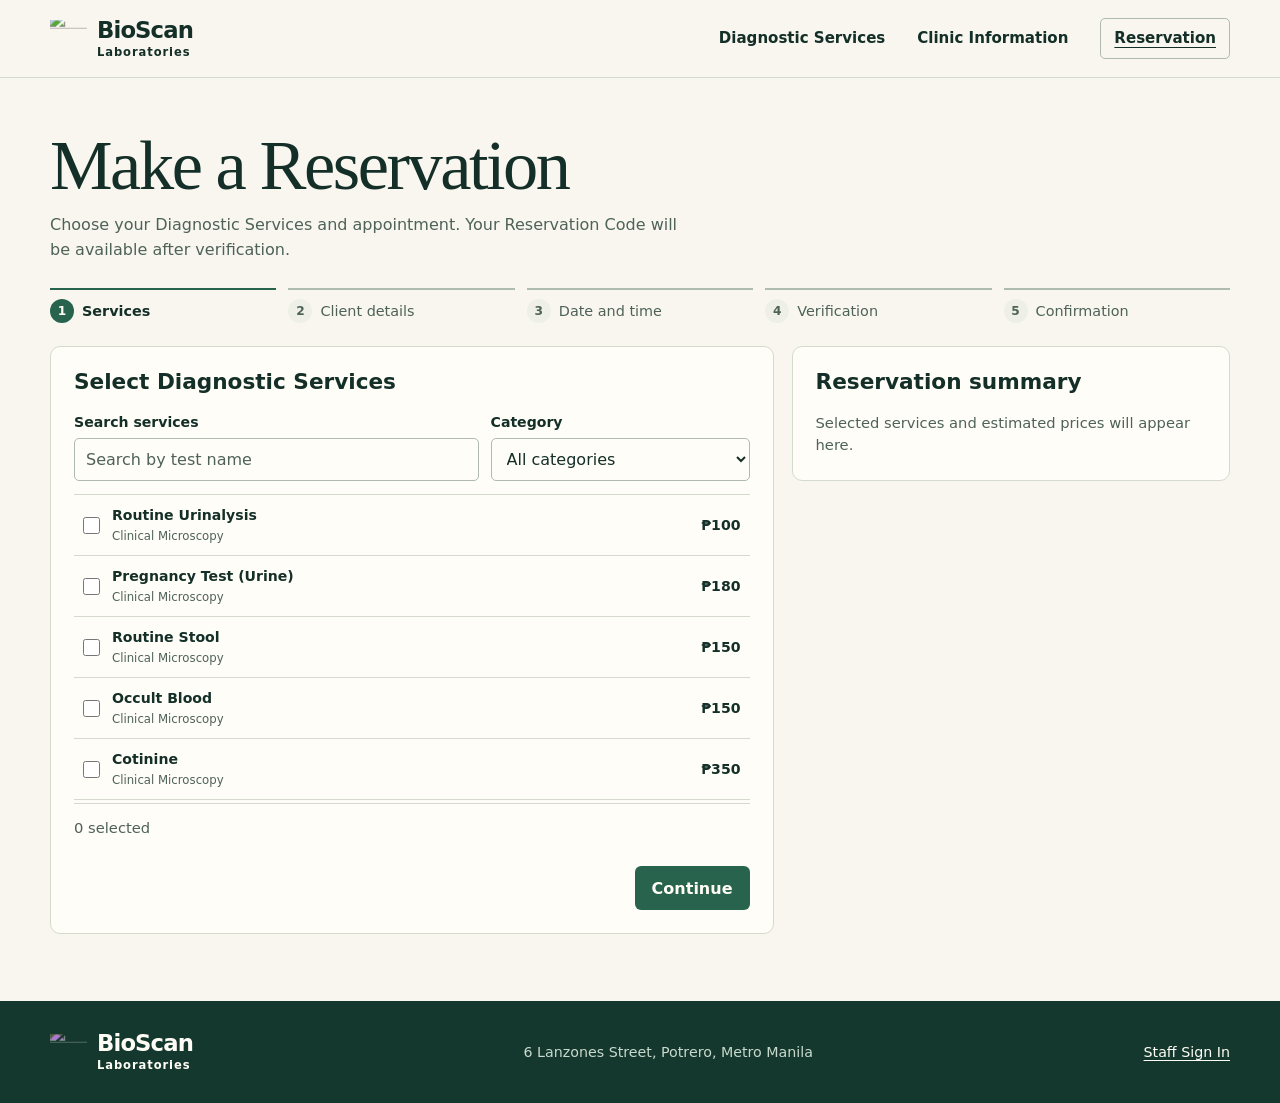
==== reservation.html @ 946d6e8d "Add BioScan prototype website and staff POS" ====
<!doctype html>
<html lang="en">
<head>
  <meta charset="utf-8">
  <meta name="viewport" content="width=device-width, initial-scale=1">
  <meta name="theme-color" content="#f8f6ef">
  <title>Reservation | BioScan Laboratories</title>
  <link rel="stylesheet" href="styles.css">
  <script src="sample-data.js" defer></script>
  <script src="data.js" defer></script>
  <script src="reservation.js" defer></script>
</head>
<body>
<a class="skip" href="#main">Skip to content</a>
<header class="public-header">
  <div class="wrap header-inner">
    <a class="brand" href="index.html" aria-label="BioScan Laboratories home"><span class="brand-logo" aria-hidden="true"><img src="assets/bioscan-logo.png" alt="" width="382" height="512"></span><span>BioScan<span class="brand-sub">Laboratories</span></span></a>
    <nav aria-label="Main navigation">
      <a href="index.html#services">Diagnostic Services</a>
      <a href="index.html#clinic">Clinic Information</a>
      <a class="nav-reservation" href="reservation.html" aria-current="page">Reservation</a>
    </nav>
  </div>
</header>
<main id="main" class="wrap reservation-page" tabindex="-1">
  <div class="section-heading"><h1>Make a Reservation</h1><p>Choose your Diagnostic Services and appointment. Your Reservation Code will be available after verification.</p></div>
  <ol class="stepper" id="steps" aria-label="Reservation progress">
    <li><span>1</span>Services</li><li><span>2</span>Client details</li><li><span>3</span>Date and time</li><li><span>4</span>Verification</li><li><span>5</span>Confirmation</li>
  </ol>
  <div class="reservation-grid">
    <section class="panel reservation-work" id="reservation-work" aria-label="Reservation step"></section>
    <aside class="panel reservation-summary" id="reservation-summary" aria-label="Reservation summary"></aside>
  </div>
</main>
<footer class="public-footer"><div class="wrap footer-inner">
  <a class="brand footer-brand" href="index.html"><span class="brand-logo" aria-hidden="true"><img src="assets/bioscan-logo.png" alt="" width="382" height="512"></span><span>BioScan<span class="brand-sub">Laboratories</span></span></a>
  <span id="reservation-footer-address">6 Lanzones Street, Potrero, Metro Manila</span><a href="staff.html">Staff Sign In</a>
</div></footer>
</body>
</html>
---- styles.css ----
/* BioScan shared palette, typography and controls */
@font-face {
  font-family: Baskervville;
  src: url("assets/baskervville-latin-400-normal.woff2") format("woff2");
  font-weight: 400;
  font-style: normal;
  font-display: swap;
}

:root {
  color-scheme: light;
  --paper: #f8f6ef;
  --surface: #fffdf7;
  --ground: #eeefe7;
  --ink: #142f28;
  --muted: #4e6258;
  --green: #28634e;
  --green-dark: #1e503f;
  --line: #d4dbcd;
  --line-strong: #aebbad;
  --tint: #e4eee3;
  --white: #fffdf6;
  --dark: #15382e;
  --dark-muted: #c8d9cd;
  --dark-line: #547366;
  --error: #8e3325;
  --hold: #f4edda;
  --hold-ink: #654b1f;
  --radius: 10px;
  --serif: Baskervville, Georgia, serif;
  --sans: "Segoe UI", system-ui, sans-serif;
  --container: 1180px;
}
*, *::before, *::after { box-sizing: border-box; }
html { scroll-padding-top: 20px; }
body { margin: 0; color: var(--ink); background: var(--paper); font: 16px/1.55 var(--sans); }
h1, h2, h3, p, dl, dd, ul, ol, fieldset { margin: 0; }
h1, h2, h3 { line-height: 1.12; }
h1, .section-heading h2, .clinic-section h2 { font-family: var(--serif); font-weight: 400; letter-spacing: -.035em; }
h1 { font-size: clamp(2.65rem, 5.5vw, 4.4rem); text-wrap: balance; }
h2 { font-size: 1.35rem; }
h3 { font-size: 1.03rem; }
a { color: inherit; text-underline-offset: .24em; }
a:hover { text-decoration-thickness: 2px; }
button, input, select, textarea { font: inherit; color: inherit; }
input, select, textarea { accent-color: var(--green); caret-color: var(--green); }
input::placeholder { color: var(--muted); opacity: 1; }
button, select { cursor: pointer; }
button:disabled { cursor: default; }
:focus-visible { outline: 3px solid #377b60; outline-offset: 3px; }
.staff-header :focus-visible, .visit-panel :focus-visible, .public-footer :focus-visible { outline-color: #b6e0c8; }
[tabindex="-1"]:focus:not(:focus-visible) { outline: 0; }
::selection { background: #c8e4cf; color: var(--ink); }
[hidden] { display: none !important; }
.numeric { text-align: right; font-variant-numeric: tabular-nums; white-space: nowrap; }
.quiet { color: var(--muted); font-size: .92rem; }
.wrap { width: min(var(--container), calc(100% - 80px)); margin-inline: auto; }
.staff-wrap { width: min(1320px, calc(100% - 64px)); margin-inline: auto; }
.skip { position: fixed; top: 8px; left: 8px; z-index: 10; padding: 10px 15px; color: var(--white); background: var(--dark); transform: translateY(-150%); }
.skip:focus { transform: translateY(0); }
.actions { display: flex; align-items: center; gap: 13px; flex-wrap: wrap; }
.button {
  display: inline-flex; align-items: center; justify-content: center; gap: 11px; min-height: 44px;
  padding: 9px 16px; border: 1px solid transparent; border-radius: 6px; line-height: 1.2; font-weight: 650;
  text-decoration: none; text-align: center;
}
.button:hover { text-decoration: none; }
.primary { background: var(--green); color: var(--white); }
.primary:not(:disabled):hover { background: var(--green-dark); }
.secondary { background: var(--surface); color: var(--ink); border-color: var(--line-strong); }
.secondary:not(:disabled):hover { background: var(--tint); border-color: var(--green); }
.button:disabled { background: var(--ground); color: var(--muted); border-color: var(--line); }
.button.small { min-height: 34px; padding: 6px 11px; font-size: .85rem; }
.text-link, .link-button { color: var(--green-dark); font-weight: 650; }
.link-button { border: 0; background: transparent; padding: 6px 0; text-decoration: underline; text-underline-offset: .23em; font-size: .9rem; }
.arrow { width: 15px; height: 12px; display: inline-block; position: relative; flex: none; }
.arrow::before, .arrow::after { content: ""; position: absolute; }
.arrow::before { width: 13px; top: 5px; left: 0; border-top: 1.5px solid currentColor; }
.arrow::after { width: 7px; height: 7px; border-top: 1.5px solid currentColor; border-right: 1.5px solid currentColor; transform: rotate(45deg); top: 2px; right: 2px; }
.pin { position: relative; width: 12px; height: 12px; border: 1.5px solid currentColor; border-radius: 50% 50% 50% 0; transform: rotate(-45deg); flex: none; margin-top: 4px; }
.pin::after { content: ""; position: absolute; inset: 3px; background: currentColor; border-radius: 50%; }
.panel { border: 1px solid var(--line); border-radius: var(--radius); background: var(--surface); min-width: 0; }
.message { color: var(--green-dark); font-size: .9rem; font-weight: 600; }
.message:empty { margin: 0; }
.message.error { color: var(--error); }
.notice { padding: 12px 14px; background: var(--tint); border-radius: 5px; font-size: .93rem; }
.notice.hold { display: grid; gap: 3px; background: var(--hold); color: var(--hold-ink); }
.status { display: inline-block; width: fit-content; padding: 3px 9px; border-radius: 99px; color: var(--muted); background: var(--ground); white-space: nowrap; font-size: .75rem; font-weight: 700; }
.status.good { background: var(--tint); color: var(--green-dark); }
.status.pending { background: var(--hold); color: var(--hold-ink); }
.status.muted { background: #f1e7df; color: #744938; }

label, legend { font-size: .88rem; font-weight: 650; }
label { display: grid; gap: 5px; min-width: 0; }
input:not([type="checkbox"], [type="radio"]), select, textarea {
  display: block; width: 100%; min-width: 0; min-height: 43px; padding: 8px 11px; background: var(--surface);
  border: 1px solid var(--line-strong); border-radius: 5px; font-size: 1rem; font-weight: 400;
}
textarea { resize: vertical; }
input[type="checkbox"], input[type="radio"] { width: 17px; height: 17px; margin: 0; }
.check-row { display: flex; align-items: flex-start; gap: 10px; font-weight: 500; }
.check-row input { margin-top: 3px; flex: none; }
.search-tools, .form-grid { display: grid; grid-template-columns: minmax(0, 1fr) minmax(0, .64fr); gap: 12px; }
.form-grid { grid-template-columns: repeat(2, minmax(0, 1fr)); gap: 16px; }
.date-field { max-width: 340px; }
.empty { padding: 18px 0; color: var(--muted); }
.table-wrap { max-width: 100%; overflow: auto; }
table { width: 100%; border-collapse: collapse; text-align: left; font-size: .94rem; }
th, td { padding: 12px 14px; border-bottom: 1px solid var(--line); vertical-align: middle; }
thead th { background: var(--ground); color: var(--muted); font-size: .76rem; font-weight: 700; }
tbody th { font-weight: 650; }
tbody small { display: block; color: var(--muted); font-weight: 400; }
th:first-child, td:first-child { padding-left: 13px; }
th:last-child, td:last-child { padding-right: 13px; }

/* Public site */
.public-header { border-bottom: 1px solid var(--line); }
.header-inner { min-height: 77px; display: flex; align-items: center; justify-content: space-between; gap: 20px; }
.brand { display: inline-flex; align-items: center; gap: 10px; width: fit-content; font-size: 1.42rem; font-weight: 750; line-height: .92; text-decoration: none; letter-spacing: -.038em; flex: none; }
.brand-sub { display: block; font-size: .72rem; font-weight: 600; letter-spacing: .08em; margin-top: 6px; }
.brand-mark { width: 33px; height: 33px; border: 1px solid currentColor; border-radius: 7px; position: relative; flex: none; }
.brand-mark::before, .brand-mark::after { content: ""; background: currentColor; position: absolute; border-radius: 1px; }
.brand-mark::before { width: 16px; height: 4px; left: 8px; top: 14px; }
.brand-mark::after { width: 4px; height: 16px; left: 14px; top: 8px; }
.public-header nav { display: flex; align-items: center; gap: clamp(12px, 3vw, 32px); font-size: .94rem; font-weight: 650; }
.public-header nav a { text-decoration: none; padding-block: 8px; }
.public-header nav a:hover, .public-header nav a[aria-current] { text-decoration: underline; }
.public-header .nav-reservation { border: 1px solid var(--line-strong); border-radius: 5px; padding-inline: 13px; }
.public-header .nav-reservation:hover { background: var(--tint); }

.hero { padding-block: clamp(48px, 7vw, 91px) clamp(48px, 6vw, 77px); display: grid; grid-template-columns: minmax(0, 1.4fr) minmax(320px, 1fr); gap: clamp(40px, 6vw, 88px); align-items: center; }
.hero h1 { font-size: clamp(3.15rem, 6.8vw, 6rem); line-height: .99; text-wrap: pretty; }
.hero-intro p { margin-top: 24px; max-width: 47ch; font-size: clamp(1.06rem, 1.6vw, 1.23rem); color: var(--muted); }
.hero-intro .actions { margin-top: 28px; gap: 23px; }
.hero-intro .button { padding: 13px 19px; min-height: 51px; }
.visit-panel { border-radius: var(--radius); background: var(--dark); color: var(--white); overflow: hidden; }
.visit-content { padding: 29px 29px 25px; }
.visit-content h2 { font-family: var(--serif); font-weight: 400; font-size: clamp(1.38rem, 2.1vw, 1.83rem); letter-spacing: -.02em; }
.feature-list { list-style: none; padding: 0; margin-top: 18px; }
.feature-list li { display: flex; justify-content: space-between; align-items: baseline; gap: 15px; padding: 11px 0; border-top: 1px solid var(--dark-line); }
.feature-list strong { font-variant-numeric: tabular-nums; font-weight: 650; }
.visit-link { display: inline-flex; align-items: center; gap: 9px; margin-top: 12px; color: var(--dark-muted); font-size: .87rem; font-weight: 650; }
.visit-location { padding: 15px 29px; display: flex; align-items: flex-start; gap: 12px; border-top: 1px solid var(--dark-line); color: var(--dark-muted); font-size: .88rem; line-height: 1.35; }

.directory { background: var(--ground); border-block: 1px solid var(--line); padding-block: 52px 58px; }
.section-heading { margin-bottom: 23px; }
.section-heading h2, .clinic-section h2 { font-size: clamp(2.25rem, 4vw, 3.4rem); }
.section-heading p { margin-top: 8px; color: var(--muted); max-width: 64ch; }
.directory-body { background: var(--surface); border: 1px solid var(--line); border-radius: var(--radius); padding: 19px; }
.directory-body .search-tools { margin-bottom: 17px; }
.catalog-table { table-layout: fixed; }
.catalog-table th, .catalog-table td { padding-block: 10px; }
.catalog-table thead th:first-child { width: 52%; }
.catalog-table thead th:last-child { width: 105px; }
.catalog-table tbody th { overflow-wrap: anywhere; }
.catalog-table td:nth-child(2) { color: var(--muted); }
.catalog-table tbody small { display: none; }
.list-footer { display: flex; align-items: center; justify-content: space-between; gap: 12px; padding-top: 15px; }
.list-footer p { font-size: .88rem; color: var(--muted); font-variant-numeric: tabular-nums; }
.catalog-pagination { display: flex; align-items: center; gap: 4px; }
.catalog-pagination button {
  display: inline-flex; align-items: center; justify-content: center; gap: 8px; min-height: 44px;
  border: 1px solid transparent; border-radius: 6px; background: transparent;
  font-size: .88rem; font-weight: 650; font-variant-numeric: tabular-nums;
}
.catalog-pagination button:not(:disabled, [aria-current]):hover { background: var(--tint); }
.catalog-pagination button[aria-current] { background: var(--green); color: var(--white); }
.catalog-pagination button:disabled { opacity: .48; }
.catalog-pagination .page-number { min-width: 40px; padding-inline: 5px; }
.catalog-pagination .page-direction { padding-inline: 10px; border-color: var(--line); }
.page-chevron { width: 7px; height: 7px; border: solid currentColor; border-width: 1.5px 1.5px 0 0; transform: rotate(45deg); }
.page-chevron.previous { transform: rotate(-135deg); }
.catalog-ellipsis { padding-inline: 3px; color: var(--muted); }

.clinic-section {
  display: grid; grid-template-columns: minmax(0, .85fr) minmax(0, 1fr);
  align-items: center; gap: clamp(24px, 4vw, 56px); padding-block: 66px;
}
.clinic-section:has(#clinic-photos[hidden]) { grid-template-columns: minmax(0, 1fr); }
.clinic-copy { max-width: 60ch; }
.clinic-copy p { color: var(--muted); }
.clinic-intro { margin-top: 12px; }
.clinic-section address { font-style: normal; font-weight: 650; margin-block: 18px 6px; }
.clinic-copy .detail-list > div { grid-template-columns: minmax(0, 1fr) minmax(0, 1.6fr); }
.clinic-visit { margin-top: 20px; }
.clinic-section .facebook-link { display: inline-block; margin-top: 8px; }
.facility-gallery .facility-grid { margin: 0; }
.facility-gallery .facility-grid > figure:only-child { grid-column: 1 / -1; }
.facility-gallery .facility-grid img { display: block; height: auto; aspect-ratio: 3 / 2; }
.facility-gallery .facility-grid figcaption { margin: 8px 0 0; color: var(--muted); }
.public-footer { background: var(--dark); color: var(--white); }
.footer-inner { min-height: 102px; display: flex; align-items: center; justify-content: space-between; gap: 24px; font-size: .89rem; }
.footer-inner > span { color: var(--dark-muted); }

.reservation-page { padding-block: 48px 67px; min-height: 74vh; }
.reservation-page .section-heading { margin-bottom: 26px; }
.stepper { display: grid; grid-template-columns: repeat(5, minmax(0, 1fr)); list-style: none; padding: 0; gap: 12px; margin-bottom: 23px; }
.stepper li { border-top: 2px solid var(--line-strong); padding-top: 9px; display: flex; gap: 8px; align-items: center; color: var(--muted); font-size: .9rem; }
.stepper li span { width: 24px; height: 24px; display: grid; place-items: center; background: var(--ground); border-radius: 50%; font-size: .76rem; font-weight: 700; flex: none; }
.stepper li[aria-current], .stepper li.finished { border-top-color: var(--green); }
.stepper li[aria-current] { color: var(--ink); font-weight: 750; }
.stepper li[aria-current] span { color: var(--white); background: var(--green); }
.stepper li.finished span { color: var(--green-dark); background: var(--tint); }
.reservation-grid { display: grid; grid-template-columns: minmax(0, 1.65fr) minmax(250px, 1fr); gap: 18px; align-items: start; }
.reservation-work, .reservation-summary { padding: 23px; }
.reservation-work > h2, .reservation-summary h2 { margin-bottom: 17px; }
.reservation-work > p { margin-bottom: 14px; }
.reservation-work form { display: grid; gap: 13px; }
.reservation-work form > .link-button { justify-self: start; }
.pick-list { max-height: 310px; overflow: auto; border-block: 1px solid var(--line); }
.pick-row { display: grid; grid-template-columns: 18px minmax(0, 1fr) auto; align-items: center; gap: 11px; padding: 10px 9px; min-height: 52px; border-bottom: 1px solid var(--line); cursor: pointer; }
.pick-row:last-child { border-bottom: 0; }
.pick-row:has(input:checked), .pick-row:hover { background: var(--tint); }
.pick-row:focus-within { outline: 2px solid var(--green); outline-offset: -2px; }
.pick-row strong { display: block; }
.pick-row small { display: block; color: var(--muted); font-weight: 400; }
.step-actions { display: flex; justify-content: flex-end; gap: 10px; }
.summary-list { list-style: none; padding: 0; font-size: .92rem; }
.summary-list li, .summary-total { display: flex; justify-content: space-between; gap: 12px; padding-block: 7px; }
.summary-list strong, .summary-total strong { white-space: nowrap; font-variant-numeric: tabular-nums; }
.summary-total, .summary-appointment { border-top: 1px solid var(--line); margin-top: 9px; padding-top: 11px; }
.summary-appointment dt { font-size: .8rem; font-weight: 700; color: var(--muted); }
.summary-appointment dd { margin-top: 4px; }
.slot-field { padding: 0; border: 0; min-width: 0; }
.slot-field legend { margin-bottom: 9px; }
.slot-grid { display: grid; grid-template-columns: repeat(4, minmax(0, 1fr)); gap: 8px; }
.slot-option { position: relative; cursor: pointer; }
.slot-option input { position: absolute; opacity: 0; }
.slot-option span { display: grid; place-content: center; text-align: center; min-height: 44px; padding: 6px; border: 1px solid var(--line-strong); border-radius: 5px; font-variant-numeric: tabular-nums; }
.slot-option input:checked + span { color: var(--white); background: var(--green); border-color: var(--green); }
.slot-option input:focus-visible + span { outline: 3px solid var(--green); outline-offset: 2px; }
.slot-option input:disabled + span { color: var(--muted); background: var(--ground); cursor: default; }
.slot-option small { font-weight: 400; }
.code-sheet { display: grid; grid-template-columns: minmax(0, 1fr) auto; gap: 4px 10px; background: var(--tint); border-radius: 6px; padding: 15px; margin-block: 17px; }
.code-sheet span { font-size: .85rem; font-weight: 650; grid-column: 1 / -1; }
.code-sheet strong { font: 650 clamp(1.2rem, 3vw, 1.72rem)/1.2 var(--sans); align-self: center; overflow-wrap: anywhere; font-variant-numeric: tabular-nums; letter-spacing: .03em; }
.detail-list { display: grid; gap: 8px; margin-bottom: 14px; font-size: .94rem; }
.detail-list > div { display: grid; grid-template-columns: minmax(0, .9fr) minmax(0, 1fr); gap: 11px; padding-block: 8px; border-bottom: 1px solid var(--line); }
.detail-list dt { color: var(--muted); }
.detail-list dd { overflow-wrap: anywhere; font-weight: 650; }

/* Staff workspaces */
.staff-body { background: var(--ground); }
.staff-header { background: var(--dark); color: var(--white); }
.staff-header .header-inner { min-height: 65px; }
.staff-header .brand { font-size: 1.23rem; }
.staff-account { display: flex; align-items: center; gap: 15px; font-size: .87rem; }
.account-role { color: var(--dark-muted); font-weight: 650; }
.staff-switch { color: var(--white); background: transparent; border-color: var(--dark-line); }
.staff-switch:hover { background: var(--green-dark); }
.staff-main { padding-block: 27px 42px; }
.staff-main h1 { font-size: clamp(2.15rem, 4.5vw, 3.2rem); }
.workspace-title { display: flex; justify-content: space-between; align-items: end; gap: 14px; margin-bottom: 16px; }
.workspace-title p, .sign-in-intro p { color: var(--muted); margin-top: 5px; }
.sign-in-layout { display: grid; grid-template-columns: minmax(0, 1fr) minmax(295px, 390px); align-items: center; gap: 30px; max-width: 800px; margin: clamp(45px, 10vw, 118px) auto; }
.sign-in-intro h1 { font-size: clamp(2.8rem, 6vw, 4.2rem); }
.sign-in-form { padding: 24px; display: grid; gap: 15px; }
.sign-in-form .button { margin-top: 4px; justify-content: space-between; }
.desk-message:not(:empty) { margin-bottom: 12px; }
.pos-grid { display: grid; grid-template-columns: minmax(0, 1.3fr) minmax(330px, 1fr); gap: 16px; align-items: stretch; }
.pos-services, .sale-panel { padding: 16px; }
.panel-head { display: flex; align-items: center; justify-content: space-between; gap: 10px; margin-bottom: 13px; }
.panel-head p { color: var(--muted); font-size: .86rem; margin-top: 4px; }
.pos-catalog { margin-top: 12px; max-height: min(55vh, 490px); min-height: 185px; overflow: auto; border-bottom: 1px solid var(--line); }
.pos-row { display: grid; grid-template-columns: minmax(0, 1fr) minmax(76px, auto) 64px; align-items: center; gap: 12px; padding: 7px 8px; min-height: 46px; border-bottom: 1px solid var(--line); font-size: .9rem; }
.pos-row:last-child { border-bottom: 0; }
.pos-row strong, .pos-row small { display: block; }
.pos-row strong { font-weight: 650; }
.pos-row small { color: var(--muted); }
.pos-row .button { justify-self: end; min-width: 51px; }
.pos-table-head { position: sticky; top: 0; z-index: 1; min-height: 33px; background: var(--ground); color: var(--muted); font-size: .76rem; font-weight: 700; }
.sale-panel { display: flex; flex-direction: column; min-height: 410px; }
.sale-empty { flex: 1; display: grid; align-content: center; min-height: 125px; padding-block: 20px; border-top: 1px solid var(--line); }
.sale-empty p { margin-top: 6px; color: var(--muted); max-width: 38ch; font-size: .92rem; }
.sale-client { display: flex; flex-direction: column; gap: 3px; padding-block: 10px; border-block: 1px solid var(--line); overflow-wrap: anywhere; }
.sale-client span { color: var(--muted); font-size: .83rem; }
.sale-lines { min-height: 68px; max-height: 240px; overflow: auto; }
.sale-lines > p { padding: 10px 0; }
.sale-line { display: grid; grid-template-columns: minmax(0, 1fr) auto auto; gap: 9px; align-items: baseline; padding-block: 8px; border-bottom: 1px solid var(--line); font-size: .89rem; }
.sale-line .remove-item { padding: 4px; font-size: .75rem; }
.sale-panel .notice { margin-top: 11px; }
.discount-field { margin-top: 10px; margin-bottom: 13px; }
.sale-bottom { display: grid; gap: 8px; margin-top: auto; padding-top: 10px; }
.totals > div { display: flex; justify-content: space-between; gap: 10px; padding-block: 3px; font-size: .88rem; }
.totals dd { white-space: nowrap; font-variant-numeric: tabular-nums; }
.amount-due { display: flex; justify-content: space-between; align-items: baseline; gap: 12px; background: var(--tint); border-radius: 6px; padding: 10px 12px; font-weight: 650; }
.amount-due strong { font-size: clamp(1.5rem, 3vw, 2.13rem); letter-spacing: -.035em; line-height: 1.1; font-variant-numeric: tabular-nums; }
.sale-bottom .primary { justify-content: space-between; }

dialog { width: min(540px, calc(100% - 30px)); max-height: calc(100% - 30px); padding: 20px; border: 1px solid var(--line); border-radius: var(--radius); color: var(--ink); background: var(--surface); box-shadow: 0 12px 32px #142f2829; }
dialog::backdrop { background: #102b23a6; }
.dialog-title { display: flex; justify-content: space-between; align-items: flex-start; gap: 16px; padding-bottom: 14px; border-bottom: 1px solid var(--line); margin-bottom: 15px; }
.dialog-title h2 { align-self: center; }
dialog form, #payment-fields { display: grid; gap: 13px; }
dialog form .actions { justify-content: flex-end; }
.checkout-due { background: var(--tint); border-radius: 5px; padding: 11px 14px; display: flex; justify-content: space-between; align-items: baseline; }
.checkout-due strong { font-size: 1.65rem; line-height: 1.15; font-variant-numeric: tabular-nums; }
.profile-results { display: grid; gap: 8px; }
.profile-result { display: grid; gap: 2px; text-align: left; padding: 8px 12px; background: var(--surface); border: 1px solid var(--line-strong); border-radius: 5px; }
.profile-result:hover { background: var(--tint); }
.profile-result span { color: var(--muted); font-size: .86rem; }

.management-grid { display: grid; grid-template-columns: 225px minmax(0, 1fr); gap: 15px; align-items: start; }
.management-nav { padding: 7px; display: grid; gap: 3px; }
.management-nav button { text-align: left; border: 0; background: transparent; border-radius: 5px; padding: 9px 10px; line-height: 1.3; font-size: .9rem; }
.management-nav button:hover, .management-nav button[aria-current] { background: var(--tint); }
.management-nav button[aria-current] { font-weight: 750; color: var(--green-dark); }
.management-content { padding: 19px; }
.management-content h2 { margin-bottom: 8px; }
.management-content .message:not(:empty) { margin-bottom: 8px; }
.section-note { margin-bottom: 12px; }
.queue-label { padding: 8px 12px; background: var(--tint); border-radius: 5px; font-size: .88rem; }
.management-subhead { margin-block: 18px 8px; }
.management-table { max-height: 480px; }
.management-table thead th { position: sticky; top: 0; }
.management-content .date-field { margin-bottom: 13px; }
.inline-actions { display: flex; gap: 8px; align-items: center; flex-wrap: wrap; }
.service-admin-tools { display: flex; flex-wrap: wrap; align-items: end; gap: 11px; margin-bottom: 12px; }
.service-admin-tools label { min-width: min(230px, 100%); }
.receipt-print { display: none; }
.receipt { padding: 13px; margin-bottom: 12px; border: 1px solid var(--line); background: var(--white); font-size: .85rem; overflow-wrap: anywhere; }
.receipt header { text-align: center; margin-bottom: 11px; }
.receipt header strong { font-size: 1rem; }
.receipt h3 { margin-top: 4px; font-size: .95rem; }
.receipt .reprint { font-weight: 750; margin-top: 4px; }
.receipt dl > div, .receipt li { display: grid; grid-template-columns: minmax(0, 1fr) minmax(0, 1fr); gap: 9px; padding-block: 2px; }
.receipt dd, .receipt li strong { text-align: right; font-variant-numeric: tabular-nums; }
.receipt ul { list-style: none; border-block: 1px solid var(--line-strong); padding: 6px 0; margin-block: 7px; }

@media (max-width: 850px) {
  .wrap, .staff-wrap { width: calc(100% - 42px); }
  .hero { grid-template-columns: minmax(0, 1.12fr) minmax(0, 1fr); gap: 24px; }
  .hero h1 { font-size: clamp(2.9rem, 7.5vw, 5rem); }
  .visit-content { padding: 21px; }
  .visit-location { padding-inline: 21px; }
  .pos-grid { grid-template-columns: minmax(0, 1fr); }
  .sale-panel { min-height: 0; }
  .pos-catalog { max-height: 325px; }
  .management-grid { grid-template-columns: 185px minmax(0, 1fr); }
}
@media (max-width: 760px) {
  .clinic-section { grid-template-columns: 1fr; gap: 24px; }
}
@media (max-width: 620px) {
  .wrap, .staff-wrap { width: calc(100% - 32px); }
  .public-header .header-inner { min-height: 0; flex-wrap: wrap; gap: 5px; padding-block: 13px 9px; }
  .public-header nav { width: 100%; justify-content: space-between; font-size: .83rem; gap: 5px; }
  .public-header .nav-reservation { padding-inline: 8px; }
  .public-header nav a { min-height: 38px; }
  .hero { grid-template-columns: 1fr; gap: 28px; padding-block: 35px 32px; }
  .hero h1 { font-size: clamp(3rem, 11.3vw, 4.2rem); }
  .desktop-break { display: none; }
  .hero-intro p { margin-top: 13px; }
  .hero-intro .actions { margin-top: 19px; gap: 13px; }
  .hero-intro .button { min-height: 47px; padding: 9px 12px; }
  .directory, .clinic-section { padding-block: 33px; }
  .directory-body { padding: 12px; }
  .catalog-table th:nth-child(2), .catalog-table td:nth-child(2) { display: none; }
  .catalog-table thead th:first-child { width: auto; }
  .catalog-table thead th:last-child { width: 86px; }
  .catalog-table tbody th, .catalog-table tbody td { padding-block: 8px; }
  .catalog-table tbody small { display: block; line-height: 1.35; }
  .list-footer { flex-direction: column; align-items: flex-start; gap: 8px; }
  .catalog-pagination .page-number, .catalog-pagination .page-direction { min-width: 36px; padding-inline: 4px; }
  .page-direction-label { display: none; }
  .footer-inner { align-items: flex-start; padding-block: 21px; flex-direction: column; gap: 10px; }
  .reservation-page { padding-block: 29px 40px; }
  .reservation-grid, .sign-in-layout, .management-grid { grid-template-columns: 1fr; }
  .stepper { grid-template-columns: .82fr .95fr 1.02fr 1.08fr 1.23fr; gap: 4px; }
  .stepper li { align-items: flex-start; flex-direction: column; gap: 4px; line-height: 1.15; font-size: .7rem; letter-spacing: -.018em; }
  .reservation-work, .reservation-summary, .management-content { padding: 14px; }
  .stepper li span { width: 20px; height: 20px; }
  .slot-grid { grid-template-columns: repeat(3, minmax(0, 1fr)); }
  .pick-list { max-height: 252px; }
  .staff-account { gap: 8px; text-align: right; }
  .staff-account .account-role { max-width: 110px; font-size: .75rem; }
  .staff-header .header-inner { gap: 9px; }
  .staff-header .brand { gap: 6px; }
  .staff-switch { max-width: 103px; }
  .workspace-title { align-items: flex-start; flex-direction: column; }
  .desk-actions { gap: 8px; }
  .pos-services, .sale-panel { padding: 12px; }
  .pos-row { gap: 6px; grid-template-columns: minmax(0, 1fr) auto 57px; }
  .management-nav { grid-template-columns: repeat(2, minmax(0, 1fr)); }
}
@media (max-width: 360px) {
  .catalog-pagination { gap: 3px; }
  .catalog-ellipsis { display: none; }
  .catalog-pagination .page-number, .catalog-pagination .page-direction { min-width: 34px; }
}
@media (max-width: 390px) {
  .search-tools { grid-template-columns: 1fr; }
  .form-grid { grid-template-columns: 1fr; gap: 10px; }
  .staff-account .account-role { max-width: 84px; overflow-wrap: anywhere; }
  .staff-switch { max-width: 86px; padding: 5px 7px; font-size: .76rem; }
}
@media print {
  @page { margin: 10mm; }
  body.staff-body { background: white; color: black; }
  .staff-body > :not(#receipt-print), dialog::backdrop { display: none !important; }
  #receipt-print { display: block; width: 100%; }
  #receipt-print .receipt { width: min(72mm, 100%); margin: 0 auto; padding: 0; border: 0; background: white; color: black; }
}


/* Clinic mark and daily net sales */
.brand-logo {
  position: relative;
  display: block;
  width: 37px;
  height: 37px;
  flex: none;
  overflow: hidden;
  mix-blend-mode: multiply;
}
.brand-logo img { position: absolute; top: 50%; left: 50%; width: 118%; height: auto; transform: translate(-50%, -50%); }
.staff-header .brand-logo, .public-footer .brand-logo { mix-blend-mode: screen; filter: invert(1); }
.tool-heading { display: flex; flex-wrap: wrap; gap: 10px 15px; align-items: center; justify-content: space-between; margin-bottom: 12px; }
.tool-heading .section-note { margin-bottom: 0; }
.coupon-services { min-width: 0; padding: 8px; border: 1px solid var(--line); border-radius: 6px; }
.coupon-services > div { max-height: 145px; overflow: auto; display: grid; gap: 6px; padding: 8px 7px 4px; }
.report-chart { --chart-wallet: #698a78; margin: 0 0 18px; padding: 15px; border: 1px solid var(--line); border-radius: 8px; }
.chart-heading { display: flex; flex-wrap: wrap; gap: 8px 15px; justify-content: space-between; align-items: flex-start; }
.chart-heading p { color: var(--muted); font-size: .85rem; margin-top: 4px; }
.chart-legend { display: flex; flex-wrap: wrap; gap: 11px; font-size: .8rem; }
.chart-legend span::before { content: ""; display: inline-block; width: 10px; height: 10px; border-radius: 2px; background: var(--green); margin-right: 5px; }
.chart-legend span:last-child::before { background: var(--chart-wallet); }
.chart-grid { --chart-height: 144px; display: grid; grid-template-columns: auto minmax(0, 1fr); gap: 7px; margin-top: 19px; }
.chart-axis {
  height: var(--chart-height);
  display: flex;
  flex-direction: column;
  justify-content: space-between;
  text-align: right;
  color: var(--muted);
  font-size: .73rem;
  font-variant-numeric: tabular-nums;
  transform: translateY(-.365rem);
}
.chart-axis span { line-height: 1; transform: translateY(.365rem); }
.chart-axis span:first-child { transform: none; }
.chart-axis span:last-child { transform: translateY(.73rem); }
.chart-bars { display: flex; gap: clamp(2px, .38vw, 6px); position: relative; }
.chart-bars::before {
  content: "";
  position: absolute;
  inset: 0 0 auto;
  height: var(--chart-height);
  border-block: 1px solid var(--line);
  pointer-events: none;
  background: repeating-linear-gradient(to top, transparent 0, transparent calc(25% - 1px), var(--line) calc(25% - 1px), var(--line) 25%);
}
.chart-day { flex: 1; min-width: 0; display: grid; grid-template-rows: var(--chart-height) 19px; gap: 4px; justify-items: center; }
.chart-column { display: flex; flex-direction: column-reverse; width: min(100%, 32px); position: relative; }
.chart-column span { display: block; }
.chart-cash { background: var(--green); }
.chart-wallet { background: var(--chart-wallet); }
.chart-date { color: var(--muted); font-size: .72rem; line-height: 1; }
.report-chart details { margin-top: 7px; }
.report-chart summary { color: var(--green-dark); cursor: pointer; font-size: .88rem; font-weight: 650; }
.report-chart details .table-wrap { margin-top: 9px; }
@media (max-width: 620px) {
  .brand-logo { width: 32px; height: 32px; }
  .report-chart { padding: 11px; }
  .chart-grid { --chart-height: 115px; }
  .chart-axis { font-size: .69rem; }
}

.database-status-grid {
  display: grid;
  grid-template-columns: repeat(3, minmax(0, 1fr));
  gap: 10px;
  margin-bottom: 16px;
}
.database-status-grid > div {
  display: flex;
  flex-wrap: wrap;
  align-items: center;
  justify-content: space-between;
  gap: 8px;
  padding: 12px;
  border: 1px solid var(--line);
  border-radius: 6px;
}
.database-status-grid h3 { font-size: .92rem; }
.recovery-section { border-top: 1px solid var(--line); padding-top: 14px; margin-top: 14px; }
.recovery-section .tool-heading { align-items: flex-start; }
.recovery-section .detail-list { margin-top: 8px; margin-bottom: 0; }
.recovery-section > .quiet { margin: 4px 0; }
.recovery-section label { min-width: 195px; }
.recovery-active { margin: 0; }
.recovery-review { padding: 14px; background: var(--tint); border: 1px solid var(--line); border-radius: 6px; }
.recovery-review > .button { margin-top: 9px; }
.recovery-review details { margin-top: 8px; }
.recovery-review summary { cursor: pointer; font-weight: 650; }
.recovery-review details .table-wrap { margin-top: 8px; }
#cashier-database-status { margin-bottom: 12px; }
@media (max-width: 620px) {
  .database-status-grid { grid-template-columns: 1fr; }
  .recovery-section label { min-width: 0; width: 100%; }
}

.facility-grid { display: grid; grid-template-columns: repeat(2, minmax(0, 1fr)); gap: 12px; margin: 12px 0; }
.facility-grid figure { margin: 0; }
.facility-grid img { width: 100%; aspect-ratio: 4 / 3; object-fit: cover; border: 1px solid var(--line); border-radius: 6px; }
.facility-grid figcaption { font-size: .86rem; margin-bottom: 6px; }
.history-list { margin: 5px 0 12px; padding-left: 19px; }
.history-list li { margin: 3px 0; }
#office-results { margin-top: 12px; }
#client-directory-search { max-width: 420px; }
@media print {
  #receipt-print .report-print { padding: 0; color: #111; }
  #receipt-print .report-print h1 { font-size: 1.6rem; }
  #receipt-print .report-print .table-wrap { overflow: visible; max-height: none; }
  #receipt-print .report-print table { width: 100%; }
}
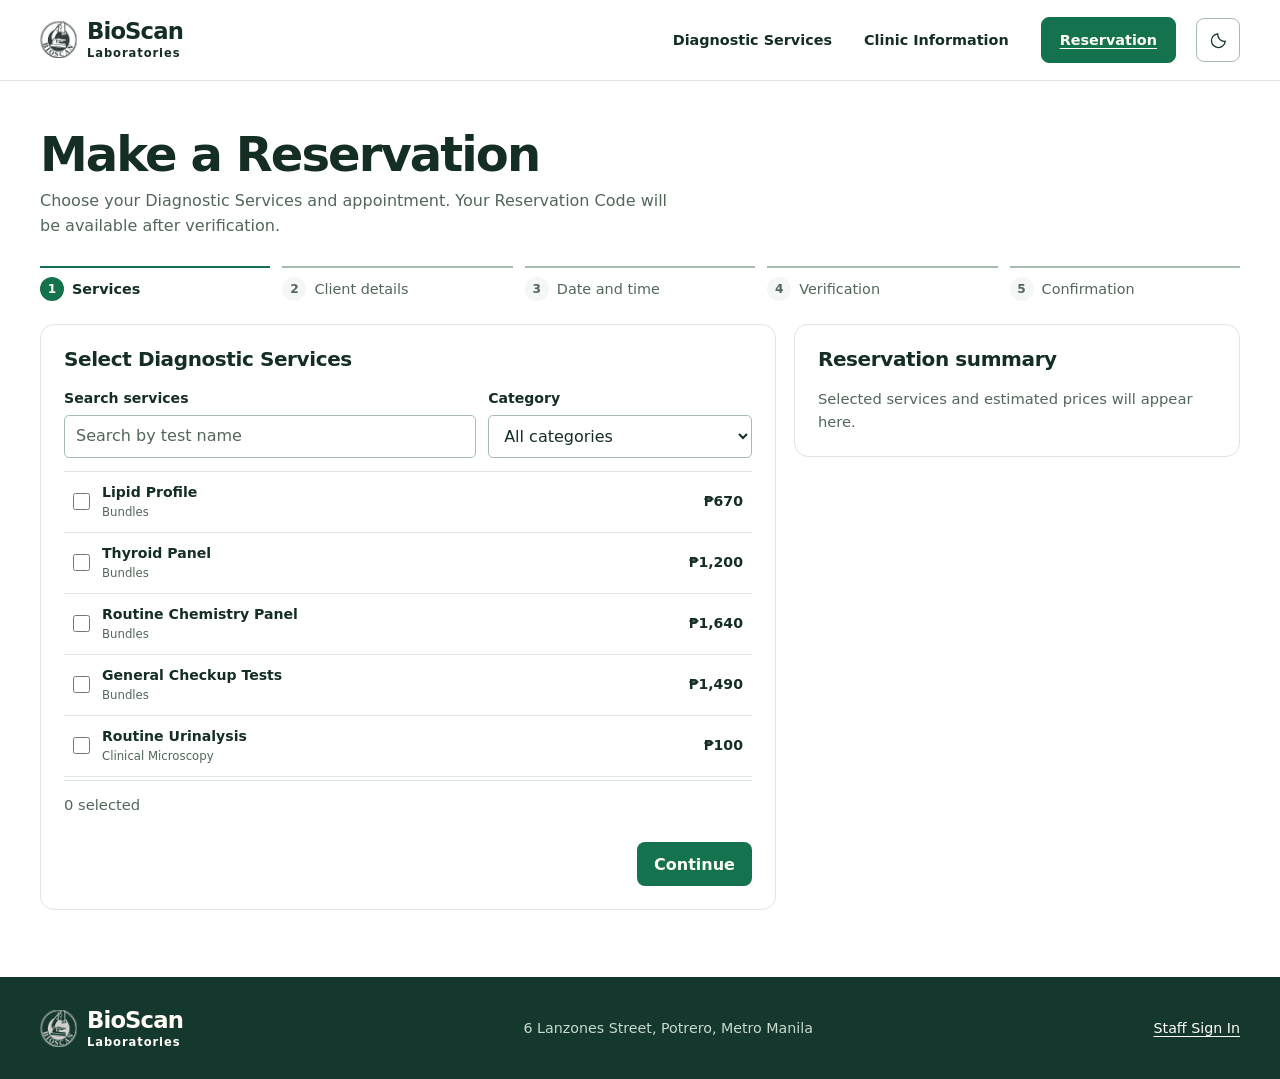
==== commit 9b8b3470: "Update BioScan prototype with modern client site and clinic workflows" ====
--- a/reservation.html
+++ b/reservation.html
@@ -5,12 +5,15 @@
   <meta name="viewport" content="width=device-width, initial-scale=1">
   <meta name="theme-color" content="#f8f6ef">
   <title>Reservation | BioScan Laboratories</title>
-  <link rel="stylesheet" href="styles.css">
-  <script src="sample-data.js" defer></script>
-  <script src="data.js" defer></script>
-  <script src="reservation.js" defer></script>
+  <script src="theme.js?v=20261116-modern"></script>
+  <link rel="stylesheet" href="styles.css?v=20261116-modern">
+  <script src="sample-data.js?v=20261116-modern" defer></script>
+  <script src="data.js?v=20261116-modern" defer></script>
+  <script src="recovery.js?v=20261116-modern" defer></script>
+  <script src="service-info.js?v=20261116-modern" defer></script>
+  <script src="reservation.js?v=20261116-modern" defer></script>
 </head>
-<body>
+<body class="client-site booking-page">
 <a class="skip" href="#main">Skip to content</a>
 <header class="public-header">
   <div class="wrap header-inner">
@@ -37,4 +40,4 @@
   <span id="reservation-footer-address">6 Lanzones Street, Potrero, Metro Manila</span><a href="staff.html">Staff Sign In</a>
 </div></footer>
 </body>
-</html>
+</html>
--- a/styles.css
+++ b/styles.css
@@ -1,4 +1,5 @@
 /* BioScan shared palette, typography and controls */
+[hidden] { display: none !important; }
 @font-face {
   font-family: Baskervville;
   src: url("assets/baskervville-latin-400-normal.woff2") format("woff2");
@@ -6,7 +7,7 @@
   font-style: normal;
   font-display: swap;
 }
-
+
 :root {
   color-scheme: light;
   --paper: #f8f6ef;
@@ -20,6 +21,7 @@
   --line-strong: #aebbad;
   --tint: #e4eee3;
   --white: #fffdf6;
+  --on-action: #fffdf6;
   --dark: #15382e;
   --dark-muted: #c8d9cd;
   --dark-line: #547366;
@@ -65,7 +67,7 @@
   text-decoration: none; text-align: center;
 }
 .button:hover { text-decoration: none; }
-.primary { background: var(--green); color: var(--white); }
+.primary { background: var(--green); color: var(--on-action); }
 .primary:not(:disabled):hover { background: var(--green-dark); }
 .secondary { background: var(--surface); color: var(--ink); border-color: var(--line-strong); }
 .secondary:not(:disabled):hover { background: var(--tint); border-color: var(--green); }
@@ -164,7 +166,7 @@
   font-size: .88rem; font-weight: 650; font-variant-numeric: tabular-nums;
 }
 .catalog-pagination button:not(:disabled, [aria-current]):hover { background: var(--tint); }
-.catalog-pagination button[aria-current] { background: var(--green); color: var(--white); }
+.catalog-pagination button[aria-current] { background: var(--green); color: var(--on-action); }
 .catalog-pagination button:disabled { opacity: .48; }
 .catalog-pagination .page-number { min-width: 40px; padding-inline: 5px; }
 .catalog-pagination .page-direction { padding-inline: 10px; border-color: var(--line); }
@@ -195,11 +197,11 @@
 .reservation-page { padding-block: 48px 67px; min-height: 74vh; }
 .reservation-page .section-heading { margin-bottom: 26px; }
 .stepper { display: grid; grid-template-columns: repeat(5, minmax(0, 1fr)); list-style: none; padding: 0; gap: 12px; margin-bottom: 23px; }
-.stepper li { border-top: 2px solid var(--line-strong); padding-top: 9px; display: flex; gap: 8px; align-items: center; color: var(--muted); font-size: .9rem; }
+.stepper li { border-top: 2px solid var(--line-strong); padding-top: 9px; display: flex; gap: 8px; align-items: center; color: var(--muted); font-size: .9rem; }
 .stepper li span { width: 24px; height: 24px; display: grid; place-items: center; background: var(--ground); border-radius: 50%; font-size: .76rem; font-weight: 700; flex: none; }
 .stepper li[aria-current], .stepper li.finished { border-top-color: var(--green); }
 .stepper li[aria-current] { color: var(--ink); font-weight: 750; }
-.stepper li[aria-current] span { color: var(--white); background: var(--green); }
+.stepper li[aria-current] span { color: var(--on-action); background: var(--green); }
 .stepper li.finished span { color: var(--green-dark); background: var(--tint); }
 .reservation-grid { display: grid; grid-template-columns: minmax(0, 1.65fr) minmax(250px, 1fr); gap: 18px; align-items: start; }
 .reservation-work, .reservation-summary { padding: 23px; }
@@ -227,7 +229,7 @@
 .slot-option { position: relative; cursor: pointer; }
 .slot-option input { position: absolute; opacity: 0; }
 .slot-option span { display: grid; place-content: center; text-align: center; min-height: 44px; padding: 6px; border: 1px solid var(--line-strong); border-radius: 5px; font-variant-numeric: tabular-nums; }
-.slot-option input:checked + span { color: var(--white); background: var(--green); border-color: var(--green); }
+.slot-option input:checked + span { color: var(--on-action); background: var(--green); border-color: var(--green); }
 .slot-option input:focus-visible + span { outline: 3px solid var(--green); outline-offset: 2px; }
 .slot-option input:disabled + span { color: var(--muted); background: var(--ground); cursor: default; }
 .slot-option small { font-weight: 400; }
@@ -328,7 +330,7 @@
 .receipt ul { list-style: none; border-block: 1px solid var(--line-strong); padding: 6px 0; margin-block: 7px; }
 
 @media (max-width: 850px) {
-  .wrap, .staff-wrap { width: calc(100% - 42px); }
+  .wrap, .staff-wrap { width: calc(100% - 42px); }
   .hero { grid-template-columns: minmax(0, 1.12fr) minmax(0, 1fr); gap: 24px; }
   .hero h1 { font-size: clamp(2.9rem, 7.5vw, 5rem); }
   .visit-content { padding: 21px; }
@@ -401,7 +403,7 @@
   #receipt-print { display: block; width: 100%; }
   #receipt-print .receipt { width: min(72mm, 100%); margin: 0 auto; padding: 0; border: 0; background: white; color: black; }
 }
-
+
 
 /* Clinic mark and daily net sales */
 .brand-logo {
@@ -506,6 +508,129 @@
 .facility-grid figcaption { font-size: .86rem; margin-bottom: 6px; }
 .history-list { margin: 5px 0 12px; padding-left: 19px; }
 .history-list li { margin: 3px 0; }
+.service-name { appearance: none; border: 0; background: transparent; padding: 6px 0; font-weight: 650; text-align: left; cursor: pointer; text-decoration: underline; text-underline-offset: .24em; text-decoration-color: var(--line-strong); }
+.service-name:hover, .service-name[aria-expanded="true"] { color: var(--green); text-decoration-color: currentColor; }
+.service-detail { position: fixed; inset: auto; margin: 0; width: min(440px, calc(100vw - 24px)); max-height: calc(100dvh - 24px); overflow-y: auto; padding: 24px; border: 1px solid var(--line-strong); border-radius: var(--radius); background: var(--surface); color: var(--ink); }
+.service-detail > button { float: right; margin: 0 0 12px 12px; }
+.service-detail h2 { margin: 0 0 18px; font-family: var(--sans); font-size: 1.3rem; }
+.service-detail p { margin: 10px 0; }
+.service-detail h3 { margin-top: 20px; }
+.service-price { font-weight: 700; font-size: 1.25rem; font-variant-numeric: tabular-nums; }
+.guide-sources { display: flex; flex-wrap: wrap; gap: 6px 16px; font-size: .84rem; margin-top: 12px; }
+.form-section { grid-column: 1 / -1; margin-top: 18px; padding-top: 20px; border-top: 1px solid var(--line); }
+.form-section p { margin-top: 10px; }
+.health-disclosure { display: grid; align-content: start; gap: 10px; }
+.health-disclosure textarea { width: 100%; min-height: 86px; }
+.preparation-guide, .reservation-consent { margin-top: 28px; padding-top: 22px; border-top: 1px solid var(--line); }
+.preparation-guide > p, .reservation-consent > p { margin: 12px 0 16px; }
+.preparation-guide details { padding: 12px 0; border-bottom: 1px solid var(--line); }
+.preparation-guide summary { cursor: pointer; font-weight: 650; }
+.preparation-guide details p { margin: 12px 0; }
+.preparation-guide details h3 { margin-top: 16px; }
+.reservation-consent .check-row { align-items: flex-start; margin: 16px 0; }
+.reservation-consent .check-row input { margin-top: 5px; flex-shrink: 0; }
+.care-workspace { padding: 24px; }
+.care-tabs { display: flex; flex-wrap: wrap; gap: 10px; margin: 22px 0; }
+.care-tabs .button { gap: 12px; }
+.care-tabs span { font-variant-numeric: tabular-nums; }
+.care-search { display: grid; gap: 6px; max-width: 420px; margin-bottom: 22px; }
+.care-table table { width: 100%; min-width: 680px; }
+.care-table td { vertical-align: top; overflow-wrap: anywhere; max-width: 280px; }
+.care-table td:first-child { min-width: 145px; }
+.care-table td:nth-child(2) { min-width: 140px; }
+.care-table td:nth-child(3) { min-width: 170px; }
+.care-table td:nth-child(4) { min-width: 150px; }
+.care-scroll-hint { display: none; }
+.reservation-filters { display: grid; grid-template-columns: repeat(2, minmax(0, 260px)); gap: 16px; margin-bottom: 16px; }
+dialog:has(.bundle-builder), dialog:has(.health-disclosure) { width: min(920px, calc(100% - 30px)); }
+dialog:has(.bundle-builder) .dialog-title { position: sticky; top: -20px; z-index: 2; background: var(--surface); padding-top: 14px; }
+dialog:has(textarea[name="preparation"]) { width: min(720px, calc(100% - 30px)); }
+.bundle-builder { display: grid; grid-template-columns: repeat(2, minmax(0, 1fr)); gap: 24px; }
+.bundle-builder h3 { margin: 8px 0 12px; }
+.bundle-builder section { min-width: 0; }
+.bundle-builder label { margin-bottom: 12px; }
+.bundle-pool { overflow-y: auto; max-height: 300px; min-height: 180px; border: 1px solid var(--line); border-radius: var(--radius); padding: 12px; }
+.bundle-service { display: flex; gap: 14px; justify-content: space-between; align-items: center; padding: 12px 0; border-bottom: 1px solid var(--line); cursor: grab; }
+.bundle-service:first-child { padding-top: 0; }
+.bundle-service:last-child { border-bottom: 0; }
+.bundle-service strong { font-size: .9rem; }
+.bundle-service small, .sale-line small, .summary-list small, .receipt li small { display: block; font-size: .8rem; color: var(--muted); margin-top: 4px; }
+.bundle-drop { background: var(--ground); min-height: 237px; }
+.bundle-pool.drag-over { outline: 2px solid var(--green); outline-offset: 2px; background: var(--tint); }
+#bundle-total { margin-top: 12px; font-variant-numeric: tabular-nums; }
+.bundle-inclusions { padding-left: 20px; margin: 12px 0; }
+dialog textarea { min-height: 96px; resize: vertical; }
+.demo-accounts { font-size: .88rem; }
+.demo-accounts summary { cursor: pointer; font-weight: 650; }
+.demo-accounts p { margin: 10px 0; }
+.demo-accounts dl > div { display: flex; justify-content: space-between; gap: 16px; padding: 5px 0; }
+.demo-accounts dd { font-weight: 650; }
+.care-filters { display: grid; grid-template-columns: minmax(150px, .8fr) minmax(180px, 1fr) minmax(200px, 1.2fr); gap: 16px; margin: 22px 0; }
+.staff-profile { position: relative; text-align: left; }
+.staff-profile > summary { display: grid; gap: 2px; cursor: pointer; padding: 8px 10px; border-radius: 6px; list-style: none; }
+.staff-profile > summary::-webkit-details-marker { display: none; }
+.staff-profile > summary:hover, .staff-profile[open] > summary { background: #244b3e; }
+.staff-profile-name { font-weight: 650; max-width: 220px; overflow: hidden; text-overflow: ellipsis; white-space: nowrap; }
+.staff-person-role { color: var(--dark-muted); font-size: .75rem; }
+.staff-profile-panel { position: absolute; top: calc(100% + 2px); right: 0; z-index: 20; width: min(370px, calc(100vw - 32px)); max-height: min(520px, 75dvh); overflow-y: auto; padding: 22px; background: var(--surface); color: var(--ink); border: 1px solid var(--line-strong); border-radius: var(--radius); }
+.staff-profile-panel h2 { font-size: 1.2rem; overflow-wrap: anywhere; }
+.staff-profile-panel p { margin: 10px 0; }
+.staff-profile-panel h3 { margin: 20px 0 12px; }
+.staff-profile-panel h4 { font-size: .88rem; margin: 16px 0 6px; color: var(--muted); }
+.staff-profile-panel ul { padding-left: 19px; }
+.staff-profile-panel li { margin: 6px 0; }
+.staff-profile-panel :focus-visible { outline-color: var(--green); }
+dialog:has(.client-profile-view) { width: min(1120px, calc(100% - 30px)); }
+dialog:has(.client-profile-view) .dialog-title { position: sticky; top: -20px; z-index: 2; background: var(--surface); padding-top: 14px; }
+.profile-overview, .profile-history { display: grid; grid-template-columns: repeat(2, minmax(0, 1fr)); gap: 28px; }
+.profile-history { padding-top: 24px; margin-top: 22px; border-top: 1px solid var(--line); }
+.profile-overview > section, .profile-history > section { min-width: 0; }
+.profile-history > section > h3 { margin-bottom: 10px; }
+.profile-history > section > p { margin-bottom: 16px; }
+.profile-scope { margin-top: 18px; }
+.profile-record { border-bottom: 1px solid var(--line); }
+.profile-record > summary { display: flex; flex-wrap: wrap; align-items: center; gap: 8px 14px; padding: 15px 0; cursor: pointer; }
+.profile-record > summary::before { content: '+'; font-weight: 700; color: var(--green); }
+.profile-record[open] > summary::before { content: '−'; }
+.profile-record > summary strong { overflow-wrap: anywhere; }
+.profile-record > summary > span:not(.status):not(.profile-record-amount) { color: var(--muted); font-size: .86rem; }
+.profile-record-amount { margin-left: auto; font-weight: 650; font-variant-numeric: tabular-nums; }
+.profile-record-body { padding: 0 0 18px; }
+.profile-record-body table { width: 100%; min-width: 0; }
+.profile-record-body td { overflow-wrap: anywhere; }
+.profile-record-body small, .care-context small { display: block; margin-top: 4px; color: var(--muted); font-size: .82rem; }
+.profile-health-history { margin-top: 18px; }
+.profile-health-history > summary { cursor: pointer; font-weight: 650; margin-bottom: 12px; }
+.care-context { display: flex; align-items: center; justify-content: space-between; gap: 16px; padding: 14px 16px; background: var(--ground); margin-bottom: 22px; border-radius: var(--radius); }
+@media (max-width: 760px) {
+  .care-filters { grid-template-columns: repeat(2, minmax(0, 1fr)); }
+  .care-filters > label:last-child { grid-column: 1 / -1; }
+  .profile-overview, .profile-history { grid-template-columns: 1fr; gap: 24px; }
+}
+@media (max-width: 480px) {
+  .care-filters { grid-template-columns: 1fr; }
+  .staff-profile-name { max-width: 105px; }
+  .staff-person-role { max-width: 110px; font-size: .67rem; }
+  .staff-profile-panel { position: fixed; top: 68px; right: 16px; }
+}
+.care-table small, .management-table td small { display: block; color: var(--muted); margin-top: 5px; }
+.assigned-summary { margin-bottom: 14px; }
+.assigned-summary summary { font-weight: 650; cursor: pointer; }
+.assigned-summary p { margin: 10px 0; }
+.service-assignments { margin: 20px 0; border: 1px solid var(--line); padding: 16px; border-radius: var(--radius); }
+.service-assignments legend { font-weight: 650; }
+.assignment-list { max-height: 240px; overflow-y: auto; margin-top: 12px; }
+.assignment-list .check-row { margin: 8px 0; }
+@media (max-width: 620px) {
+  .care-workspace { padding: 16px; }
+  .reservation-filters { grid-template-columns: 1fr; }
+  .bundle-builder { grid-template-columns: 1fr; gap: 16px; }
+  .bundle-pool { max-height: 240px; }
+  .care-scroll-hint { display: block; font-size: .86rem; margin-bottom: 12px; }
+  .care-tabs { gap: 8px; }
+  .care-tabs .button { flex: 1 1 calc(50% - 8px); }
+  .service-detail { padding: 18px; }
+}
 #office-results { margin-top: 12px; }
 #client-directory-search { max-width: 420px; }
 @media print {
@@ -515,3 +640,190 @@
   #receipt-print .report-print table { width: 100%; }
 }
 
+
+/* Shared theme and page navigation controls */
+.theme-toggle { flex: none; min-width: 44px; white-space: nowrap; }
+.theme-toggle svg { flex: none; }
+.theme-sun { display: none; }
+[data-theme="dark"] .theme-moon { display: none; }
+[data-theme="dark"] .theme-sun { display: block; }
+.public-header nav { margin-left: auto; }
+.staff-account { margin-left: auto; }
+.staff-header .theme-toggle { color: var(--white); background: transparent; border-color: var(--dark-line); }
+.staff-header .theme-toggle:hover { background: #244b3e; color: var(--white); }
+.back-to-top { position: fixed; bottom: 24px; right: 24px; z-index: 15; min-height: 46px; background: var(--surface); border-color: var(--line-strong); }
+html { scrollbar-color: var(--line-strong) var(--paper); }
+input, textarea { caret-color: var(--ink); }
+input[type="checkbox"], input[type="radio"] { accent-color: var(--green); }
+html[data-theme="dark"] {
+  color-scheme: dark;
+  --paper: #0f1916;
+  --surface: #182720;
+  --ground: #12211b;
+  --ink: #e6f0eb;
+  --muted: #aec3b6;
+  --green: #91d3b0;
+  --green-dark: #b0e5c8;
+  --on-action: #10291e;
+  --line: #354d41;
+  --line-strong: #698174;
+  --tint: #274536;
+  --dark: #0b1611;
+  --dark-muted: #c1d5c8;
+  --dark-line: #385445;
+  --error: #f5a695;
+  --hold: #3a321f;
+  --hold-ink: #ecd59d;
+}
+[data-theme="dark"] :focus-visible { outline-color: #a0ddb8; }
+[data-theme="dark"] ::selection { background: #38694f; color: #f0f6f3; }
+[data-theme="dark"] .public-header .brand-logo { mix-blend-mode: screen; filter: invert(1); }
+[data-theme="dark"] .status.muted { background: #382c26; color: #e0b9a6; }
+[data-theme="dark"] .receipt { background: var(--surface); }
+[data-theme="dark"] .report-chart { --chart-wallet: #709f90; }
+[data-theme="dark"] dialog { box-shadow: 0 16px 48px #0008; }
+[data-theme="dark"] dialog::backdrop { background: #030a07b8; }
+@media (max-width: 760px) {
+  .theme-toggle .theme-label { display: none; }
+  .theme-toggle { padding-inline: 11px; }
+}
+@media (max-width: 620px) {
+  .public-header .brand { order: 0; }
+  .public-header .theme-toggle { order: 1; margin-left: auto; }
+  .public-header nav { order: 2; margin-left: 0; }
+  .staff-header .header-inner { flex-wrap: wrap; padding-block: 10px; gap: 8px; }
+  .staff-header .brand { order: 0; }
+  .staff-header .theme-toggle { order: 1; margin-left: auto; }
+  .staff-header .staff-account { order: 2; flex-basis: 100%; justify-content: space-between; margin-left: 0; text-align: left; }
+  .back-to-top { bottom: 16px; right: 16px; width: 46px; padding: 10px; }
+  .back-to-top span { display: none; }
+  .staff-profile-panel { top: 120px; }
+}
+@media print {
+  .theme-toggle, .back-to-top { display: none !important; }
+  html[data-theme="dark"] {
+    color-scheme: light;
+    --paper: #fff;
+    --surface: #fff;
+    --ground: #eeefe7;
+    --ink: #142f28;
+    --muted: #4e6258;
+    --green: #28634e;
+    --green-dark: #1e503f;
+    --on-action: #fffdf6;
+    --line: #d4dbcd;
+    --line-strong: #aebbad;
+    --tint: #e4eee3;
+    --hold: #f4edda;
+    --hold-ink: #654b1f;
+  }
+}
+
+/* Modern client-facing clinic website */
+.theme-toggle .theme-label { display: none; }
+.theme-toggle { width: 44px; min-height: 44px; padding: 10px; }
+.client-site { font-size: 16px; }
+html:not([data-theme="dark"]) .client-site {
+  --paper: #ffffff; --surface: #ffffff; --ground: #f4f7f5; --ink: #152e24;
+  --muted: #52665a; --green: #14734e; --green-dark: #0d583b; --line: #dce6df;
+  --line-strong: #a7bbaf; --tint: #e7f3ec;
+}
+.client-site h1, .client-site .section-heading h2, .client-site .clinic-section h2 {
+  font-family: var(--sans); font-weight: 730; letter-spacing: -.04em; line-height: 1.08; text-wrap: balance;
+}
+.client-site .wrap { width: min(1200px, calc(100% - 80px)); }
+.client-site .public-header { position: sticky; top: 0; z-index: 25; background: var(--surface); }
+.client-site .public-header .header-inner { min-height: 80px; }
+.client-site .public-header nav { font-size: .9rem; }
+.client-site .public-header .nav-reservation { background: var(--green); color: var(--on-action); border-color: var(--green); padding: 11px 18px; border-radius: 8px; }
+.client-site .public-header .nav-reservation:hover { background: var(--green-dark); }
+.client-site .button { border-radius: 8px; }
+.client-site .hero { grid-template-columns: 1fr 1fr; gap: clamp(32px, 5vw, 80px); padding-block: 64px 48px; }
+.client-site .hero h1 { font-size: clamp(2.8rem, 4.8vw, 4.5rem); line-height: 1.08; }
+.client-site .hero-intro p { max-width: 42ch; font-size: 1.12rem; line-height: 1.65; margin-top: 24px; }
+.client-site .hero-intro .actions { margin-top: 30px; }
+.hero-clinic { margin: 0; min-width: 0; }
+.hero-clinic > img { display: block; width: 100%; height: auto; aspect-ratio: 4 / 3; object-fit: cover; object-position: 60% 45%; border-radius: 16px; }
+.hero-clinic figcaption { display: grid; grid-template-columns: 1fr auto; gap: 6px 16px; padding: 18px 0 0; }
+.hero-clinic figcaption strong { font-size: .95rem; }
+.hero-clinic figcaption > span { grid-row: 2; color: var(--muted); font-size: .86rem; }
+.hero-clinic figcaption a { grid-column: 2; grid-row: 1 / 3; align-self: center; font-size: .85rem; font-weight: 650; }
+.quick-tests { display: flex; align-items: center; gap: 24px; padding-block: 24px; border-top: 1px solid var(--line); }
+.quick-tests h2 { font: 650 .9rem/1.4 var(--sans); max-width: 150px; color: var(--muted); }
+.quick-tests .feature-list { display: flex; gap: clamp(18px, 3vw, 42px); margin: 0; flex: 1; }
+.quick-tests .feature-list li { border: 0; padding: 0; font-weight: 600; font-size: .94rem; }
+.quick-tests > a { font-size: .85rem; white-space: nowrap; }
+.client-site .directory { padding-block: 56px 64px; border-block: 0; }
+.client-site .section-heading h2, .client-site .clinic-section h2 { font-size: clamp(2rem, 3vw, 2.7rem); }
+.client-site .section-heading { margin-bottom: 28px; }
+.bundle-preview { margin-bottom: 34px; }
+.bundle-preview-heading { display: flex; align-items: baseline; justify-content: space-between; gap: 16px; margin-bottom: 18px; }
+.bundle-preview-heading h3 { font-size: 1.15rem; letter-spacing: -.02em; }
+.bundle-preview-heading p { color: var(--muted); font-size: .9rem; }
+.featured-bundles { display: grid; grid-template-columns: repeat(4, minmax(0, 1fr)); border-block: 1px solid var(--line); }
+.bundle-preview-item { display: grid; align-content: start; justify-items: start; gap: 10px; padding: 22px 18px; text-align: left; border: 0; border-right: 1px solid var(--line); background: transparent; cursor: pointer; }
+.bundle-preview-item:last-child { border-right: 0; }
+.bundle-preview-item:hover, .bundle-preview-item[aria-expanded="true"] { background: var(--tint); }
+.bundle-preview-item strong { font-size: 1rem; line-height: 1.4; }
+.bundle-preview-item > span { font-size: .85rem; color: var(--muted); }
+.bundle-preview-item .bundle-preview-link { display: inline-flex; gap: 10px; align-items: center; color: var(--green-dark); font-weight: 650; margin-top: 8px; }
+.client-site .directory-body { border-radius: 14px; padding: 24px; }
+.client-site .directory-body .search-tools { gap: 20px; margin-bottom: 18px; }
+.category-shortcuts { display: flex; gap: 8px; overflow-x: auto; padding: 3px 2px 12px; margin-bottom: 12px; }
+.category-shortcuts button { flex: none; padding: 8px 13px; min-height: 40px; border-radius: 6px; border: 1px solid var(--line); background: var(--surface); font-size: .85rem; font-weight: 600; }
+.category-shortcuts button:hover { background: var(--ground); }
+.category-shortcuts button[aria-pressed="true"] { background: var(--green); color: var(--on-action); border-color: var(--green); }
+.client-site .catalog-table { margin-top: 20px; }
+.client-site .catalog-table thead th:first-child { width: 70%; }
+.client-site .catalog-table thead th:last-child { width: auto; }
+.client-site .catalog-table th, .client-site .catalog-table td { padding-block: 15px; }
+.client-site .service-name { text-decoration: none; }
+.client-site .service-name:hover { text-decoration: underline; }
+.client-site .clinic-section { padding-block: 72px; gap: 56px; }
+.client-site .facility-gallery .facility-grid img { border: 0; border-radius: 14px; }
+.client-site .clinic-copy .detail-list > div { gap: 16px; }
+.client-site .reservation-page .section-heading h1 { font-size: clamp(2.1rem, 4vw, 3rem); }
+.client-site .reservation-work, .client-site .reservation-summary { border-radius: 14px; }
+.client-site .reservation-work h2, .client-site .reservation-summary h2 { font-size: 1.25rem; letter-spacing: -.02em; }
+.mobile-reserve { display: none; }
+html:has(.client-site) { scroll-padding-top: 110px; }
+@media (max-width: 1000px) {
+  .quick-tests { flex-wrap: wrap; gap: 18px; }
+  .quick-tests .feature-list { flex-wrap: wrap; }
+  .hero-clinic figcaption { grid-template-columns: 1fr; }
+  .hero-clinic figcaption a { grid-column: 1; grid-row: 3; }
+  .featured-bundles { grid-template-columns: repeat(2, minmax(0, 1fr)); }
+  .bundle-preview-item:nth-child(2) { border-right: 0; }
+  .bundle-preview-item:nth-child(-n+2) { border-bottom: 1px solid var(--line); }
+}
+@media (max-width: 760px) {
+  .client-site .hero { grid-template-columns: 1fr; padding-block: 40px 30px; gap: 32px; }
+  .client-site .hero h1 { max-width: 14ch; font-size: clamp(2.8rem, 8vw, 3.8rem); }
+  .client-site .desktop-break { display: none; }
+  .hero-clinic > img { aspect-ratio: 3 / 2; }
+  .bundle-preview-heading { flex-direction: column; gap: 8px; }
+}
+@media (max-width: 620px) {
+  .client-site .wrap { width: calc(100% - 32px); }
+  .client-site .public-header .header-inner { min-height: 0; padding-block: 12px; }
+  .client-site .public-header nav { font-size: .78rem; gap: 8px; }
+  .client-site .public-header .nav-reservation { padding: 9px 12px; }
+  .client-site .hero-intro p { margin-top: 18px; font-size: 1.03rem; }
+  .client-site .hero-intro .actions { gap: 18px; margin-top: 22px; }
+  .quick-tests { display: grid; grid-template-columns: 1fr; padding-block: 24px; gap: 16px; }
+  .quick-tests h2 { max-width: none; }
+  .quick-tests .feature-list { gap: 10px 20px; font-size: .9rem; }
+  .client-site .directory { padding-block: 36px; }
+  .client-site .directory-body { padding: 16px; }
+  .client-site .directory-body .search-tools { grid-template-columns: 1fr; gap: 14px; }
+  .bundle-preview-item { padding: 18px 12px; }
+  .bundle-preview-item strong { font-size: .92rem; }
+  .client-site .clinic-section { padding-block: 40px; gap: 26px; }
+  .client-site .catalog-table thead th:first-child { width: 100%; }
+  .home-page { padding-bottom: 80px; }
+  .mobile-reserve { display: block; position: fixed; inset: auto 0 0; z-index: 20; background: var(--surface); border-top: 1px solid var(--line); padding: 12px 16px max(12px, env(safe-area-inset-bottom)); }
+  .mobile-reserve a { width: 100%; min-height: 48px; }
+  .home-page .back-to-top { bottom: 94px; }
+  html:has(.client-site) { scroll-padding-top: 132px; }
+}
+@media print { .mobile-reserve { display: none; } .client-site .public-header { position: static; } }
